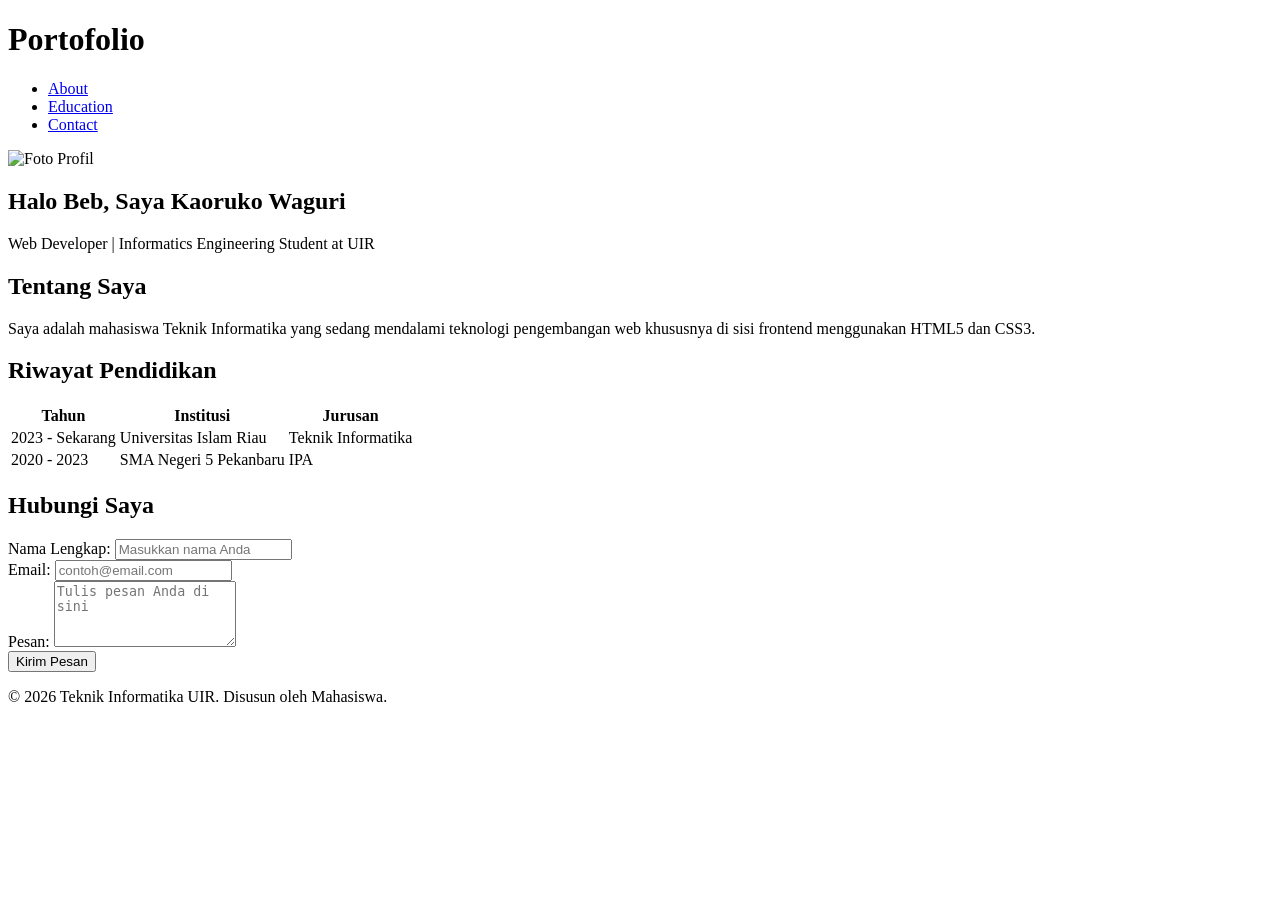
==== index.html @ ebcf34d3 "Add files via upload" ====
<!-- <!DOCTYPE html>
<html lang="en">
<head>
    <meta charset="UTF-8">
    <meta name="viewport" content="width=device-width, initial-scale=1.0">
    <title>Web Developer</title>
</head>
<body>
   <header>
    <h1>Hantam</h1>

    <nav>
        <ul>
            <li><a href="#about">About</a></li>
            <li><a href="#projects">Projects</a></li>
            <li><a href="#contact">Contact</a></li>
        </ul>
    </nav>
</header>

<main>
    <section id="hero">
        <h2>Selamat Datang di Portofolio Saya</h2>
        <p>Web Developer | Mobile Enthusiast</p>
        <img src="[data-uri]" alt="Foto Profil Saya" />
    </section>

    <article id="about">
        <h2>Tentang Saya</h2>
        <p>Saya adalah mahasiswa teknik informatika yang....</p>
    </article>
    <section id="education">
    <h2>Riwayat Pendidikan</h2>
    <table border="1">
        <thead>
            <tr>
                <th>Tahun</th>
                <th>Institusi</th>
                <th>Jurusan</th>
            </tr>
        </thead>
        <tbody>
            <tr>
                <td>2020 - Sekarang</td>
                <td>Universitas Teknologi</td>
                <td>Teknik Informatika</td>
            </tr>
                <td>2017 - 2020</td>
    <td>SMA Negeri 2</td>
    <td>IPA</td>
</tr>
</tbody>
</table>
<section id="contact">
    <h2>Hubungi Saya</h2>
    <form action="" method="POST">
        <div>
            <label for="name">Nama Lengkap:</label>
            <input type="text" id="name" name="name" required>
        </div>

        <div>
            <label for="email">Email:</label>
            <input type="email" id="email" name="email" placeholder="contoh@email.com" required>
        </div>

        <div>
            <label for="message">Pesan:</label>
            <textarea id="message" name="message" rows="4" required></textarea>
        </div>

        <button type="submit">Kirim Pesan</button>
    </form>
</section>
</section>
        </tbody>
    </table>
</section>

</main>

<footer>
    <p>&copy; 2024 Nama Mahasiswa. All rights reserved.</p>
</footer> 
</body>
</html> -->

<!DOCTYPE html>
<html lang="en">
<head>
    <meta charset="UTF-8">
    <meta name="viewport" content="width=device-width, initial-scale=1.0">
    <title>Portofolio Mahasiswa TI UIR</title>
    <link rel="stylesheet" href="style.css">
</head>
<body>

    <header>
        <h1>Portofolio</h1>
        <nav>
            <ul>
                <li><a href="#about">About</a></li>
                <li><a href="#education">Education</a></li>
                <li><a href="#contact">Contact</a></li>
            </ul>
        </nav>
    </header>

    <main>
        <section id="hero">
            <img src="image/waifu.jpg" alt="Foto Profil" class="profile-img">
            <div class="hero-text">
                <h2>Halo Beb, Saya Kaoruko Waguri </h2>
                <p>Web Developer | Informatics Engineering Student at UIR</p>
            </div>
        </section>

        <article id="about">
            <h2>Tentang Saya</h2>
            <p>Saya adalah mahasiswa Teknik Informatika yang sedang mendalami teknologi pengembangan web khususnya di sisi frontend menggunakan HTML5 dan CSS3.</p>
        </article>

        <section id="education">
            <h2>Riwayat Pendidikan</h2>
            <table>
                <thead>
                    <tr>
                        <th>Tahun</th>
                        <th>Institusi</th>
                        <th>Jurusan</th>
                    </tr>
                </thead>
                <tbody>
                    <tr>
                        <td>2023 - Sekarang</td>
                        <td>Universitas Islam Riau</td>
                        <td>Teknik Informatika</td>
                    </tr>
                    <tr>
                        <td>2020 - 2023</td>
                        <td>SMA Negeri 5 Pekanbaru</td>
                        <td>IPA</td>
                    </tr>
                </tbody>
            </table>
        </section>

        <section id="contact">
            <h2>Hubungi Saya</h2>
            <form action="">
                <div class="form-group">
                    <label for="name">Nama Lengkap:</label>
                    <input type="text" id="name" placeholder="Masukkan nama Anda" required>
                </div>
                <div class="form-group">
                    <label for="email">Email:</label>
                    <input type="email" id="email" placeholder="contoh@email.com" required>
                </div>
                <div class="form-group">
                    <label for="message">Pesan:</label>
                    <textarea id="message" rows="4" placeholder="Tulis pesan Anda di sini" required></textarea>
                </div>
                <button type="submit">Kirim Pesan</button>
            </form>
        </section>
    </main>

    <footer>
        <p>&copy; 2026 Teknik Informatika UIR. Disusun oleh Mahasiswa.</p>
    </footer>

</body>
</html>
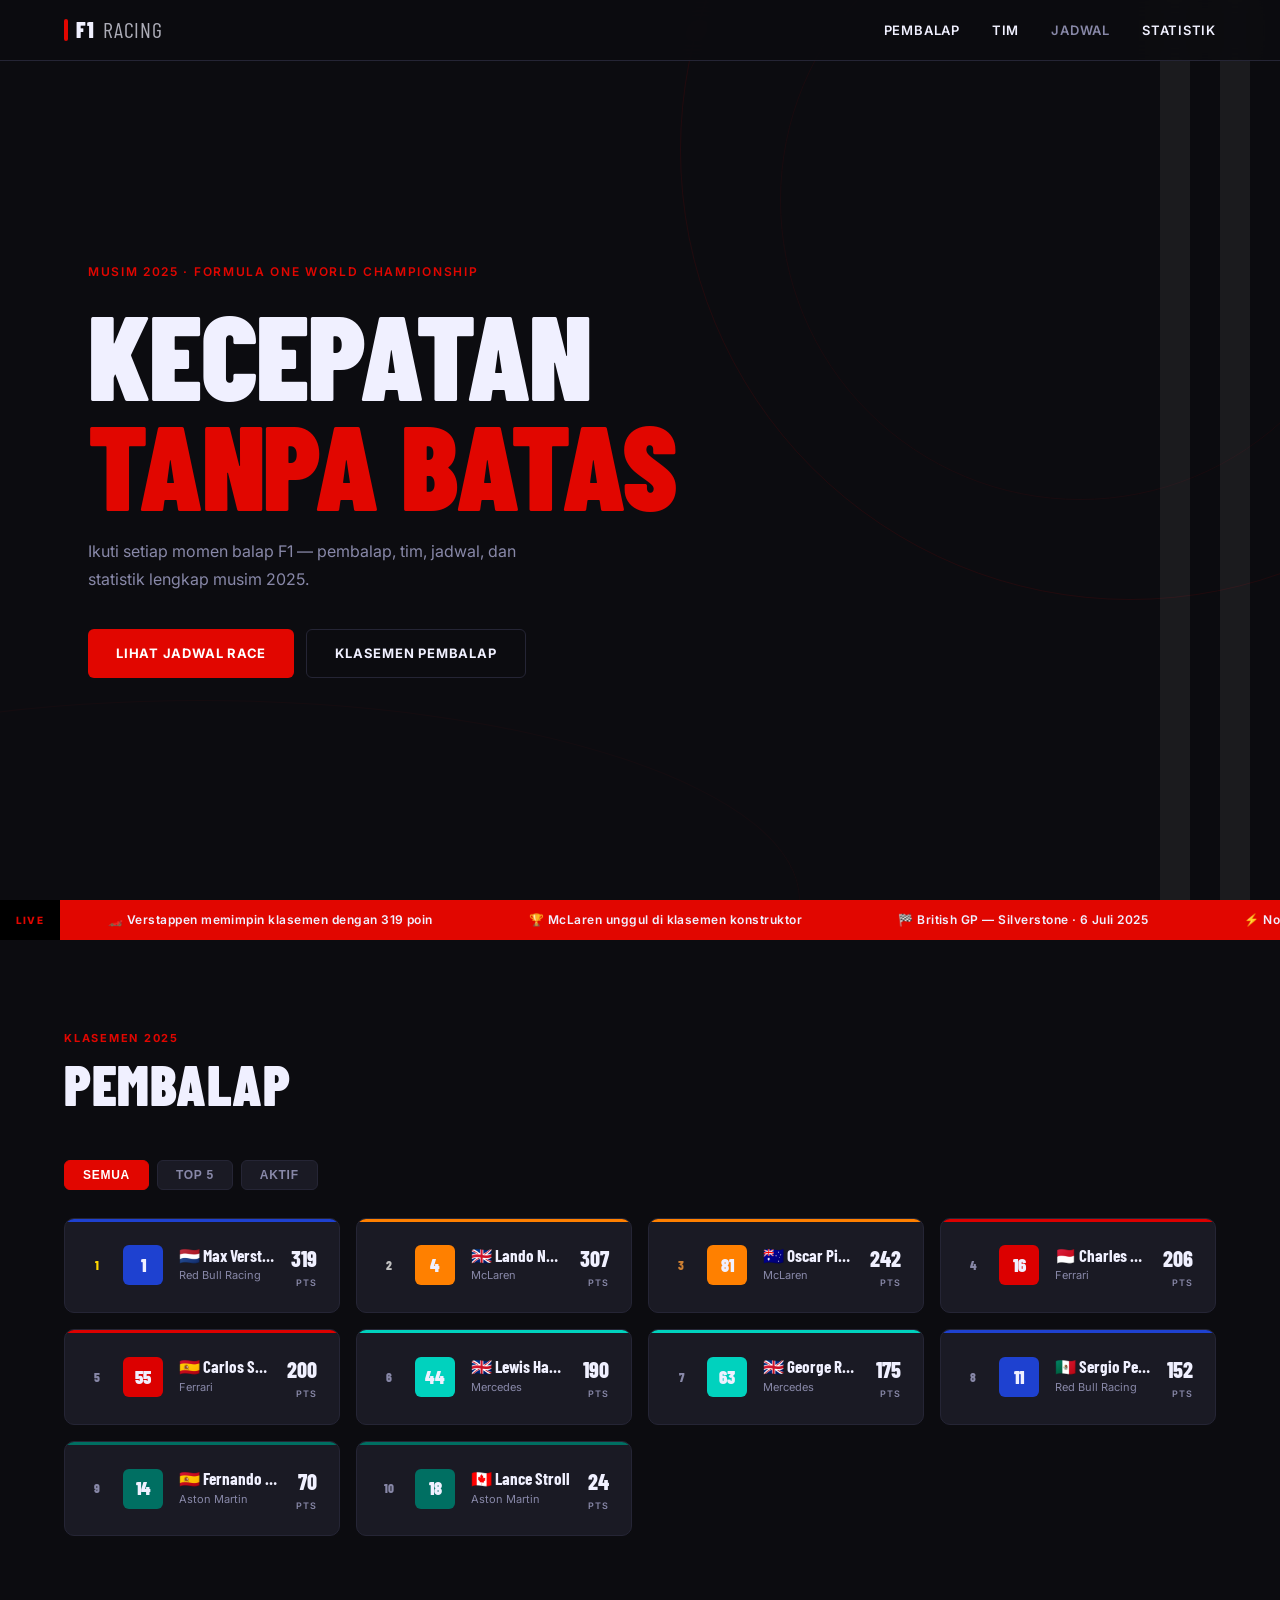
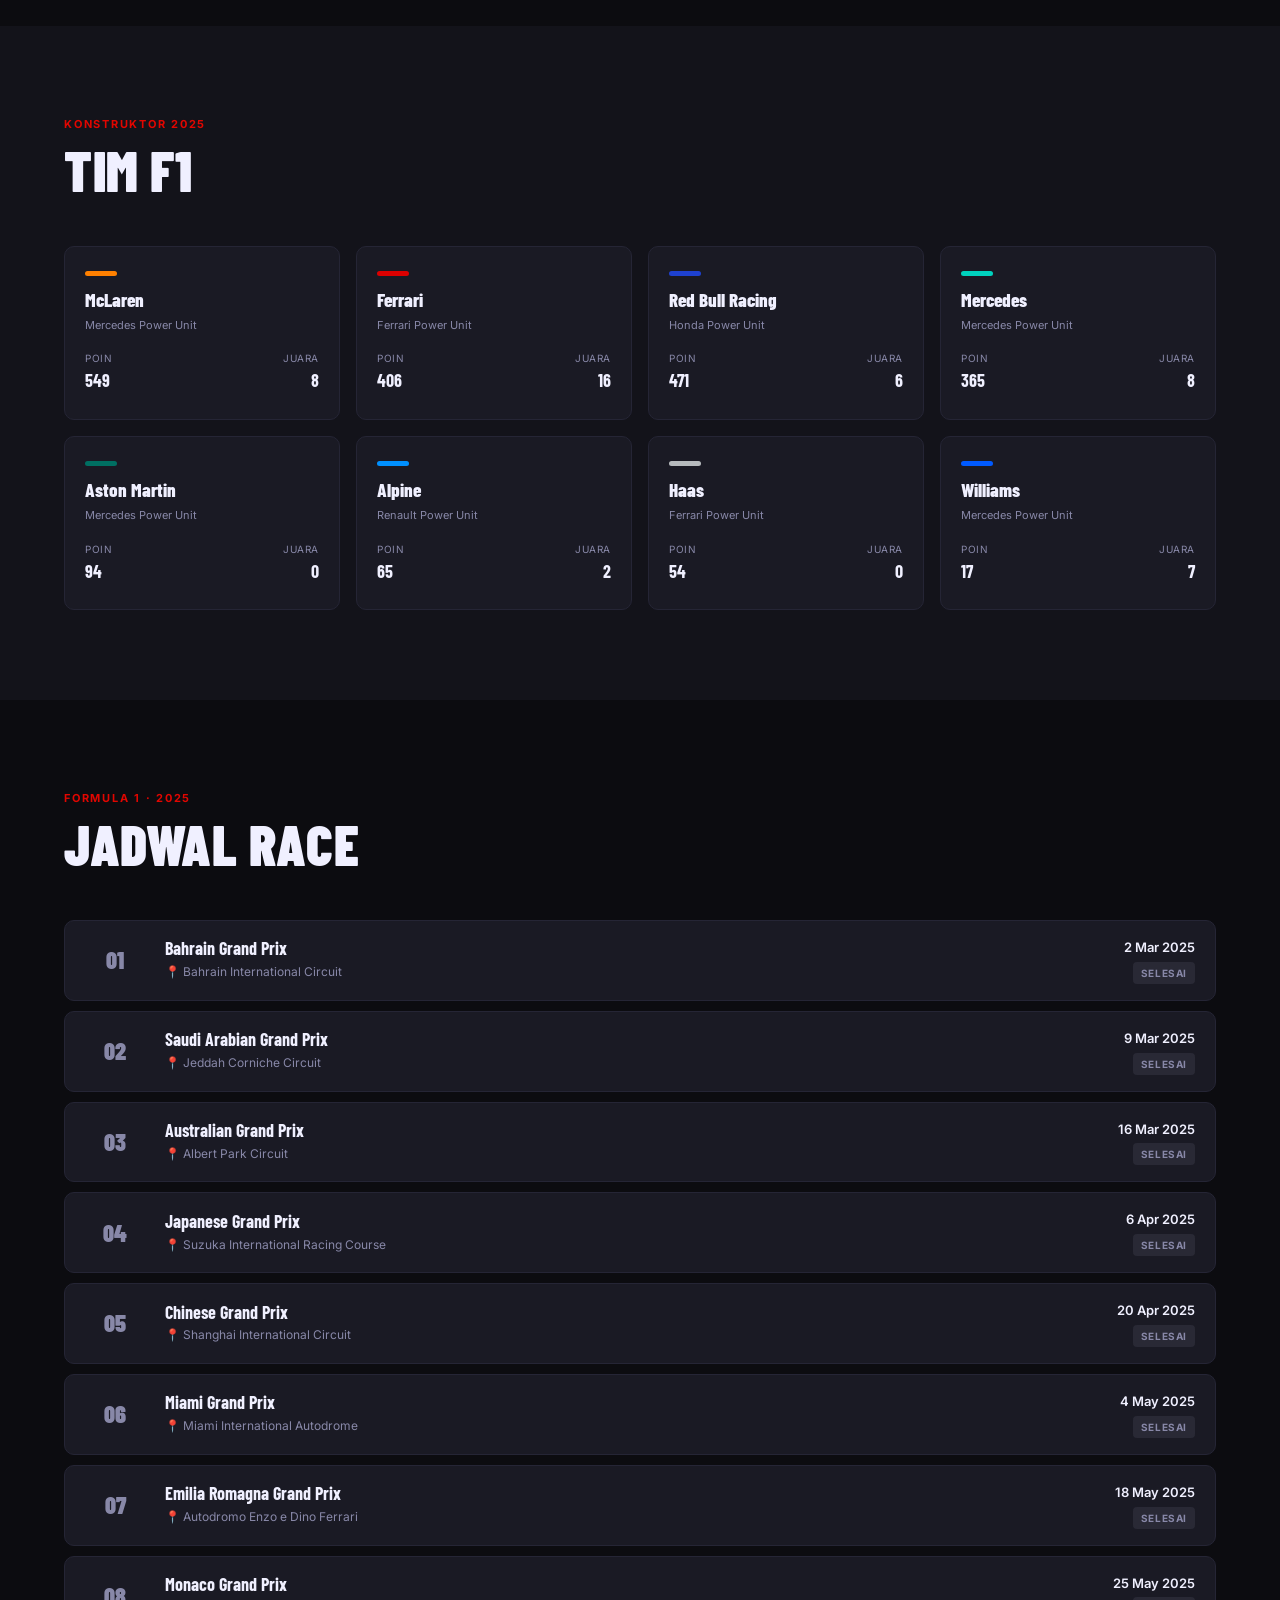
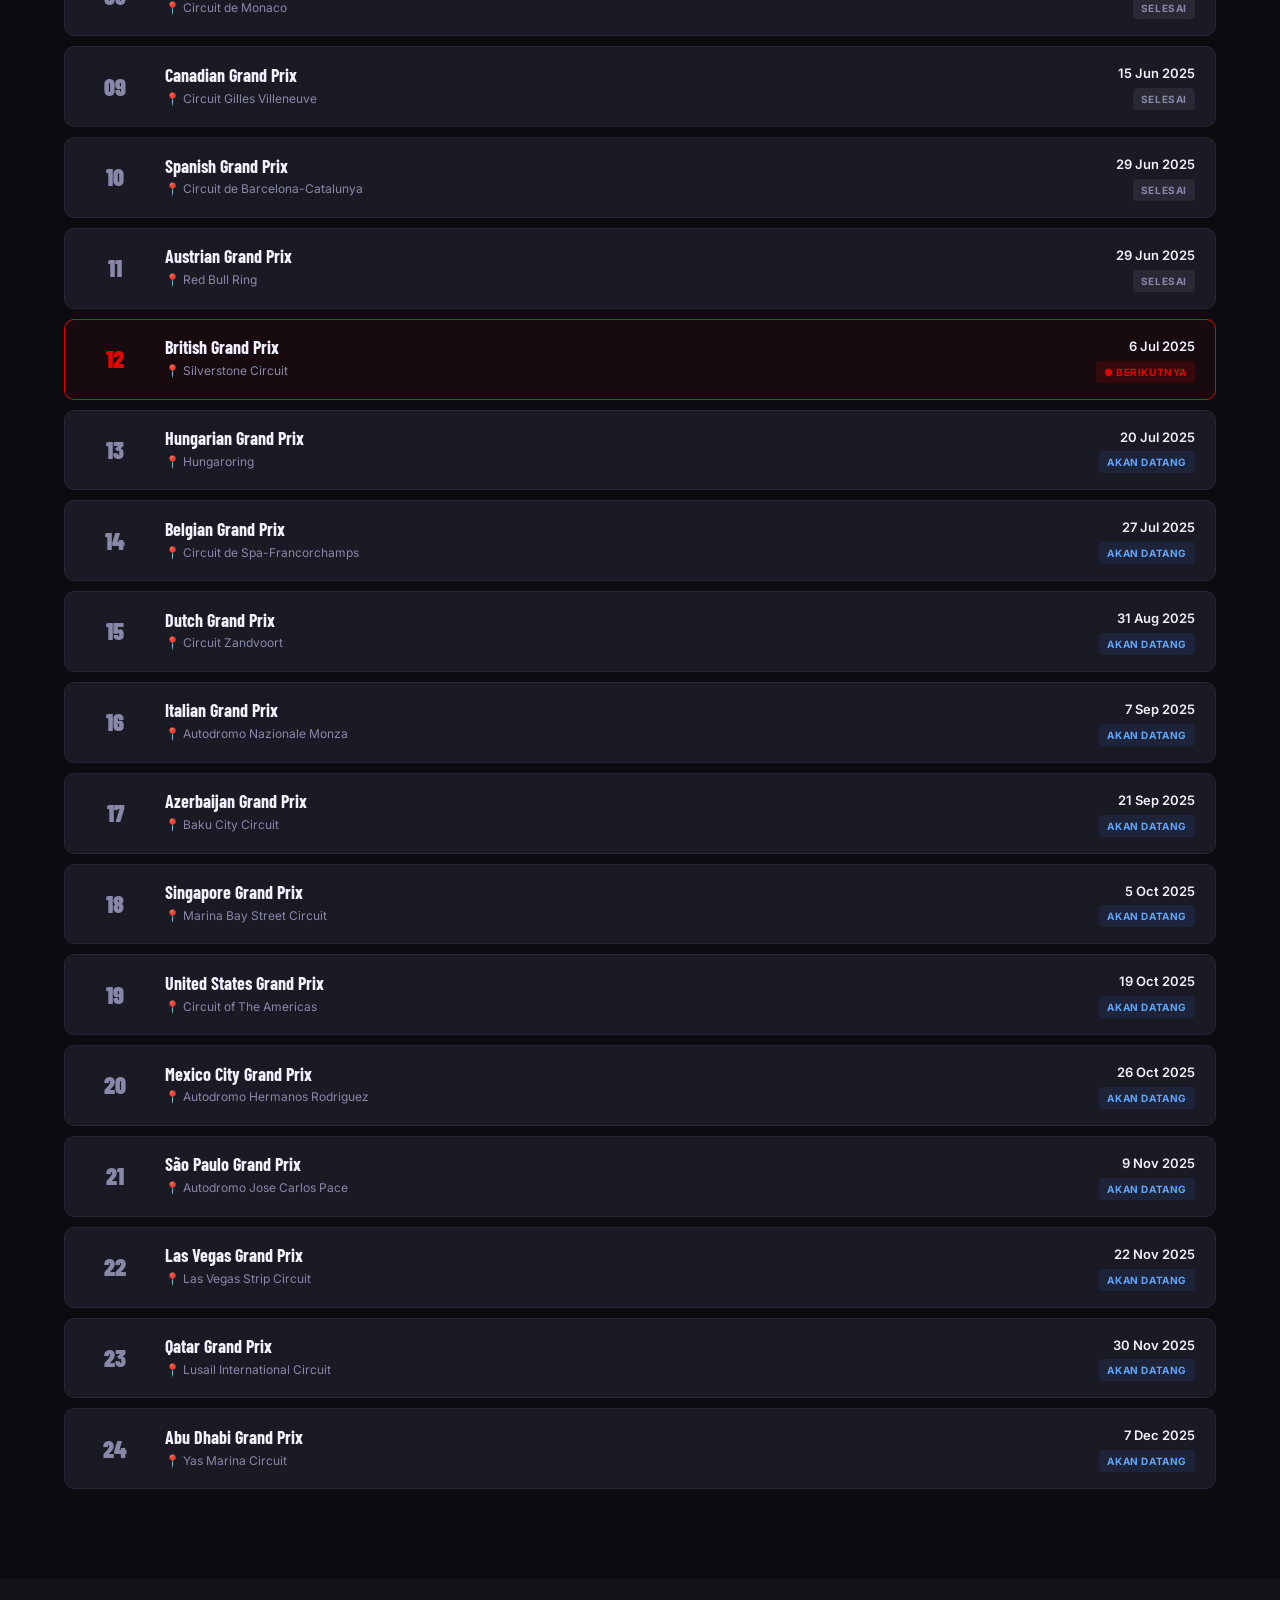
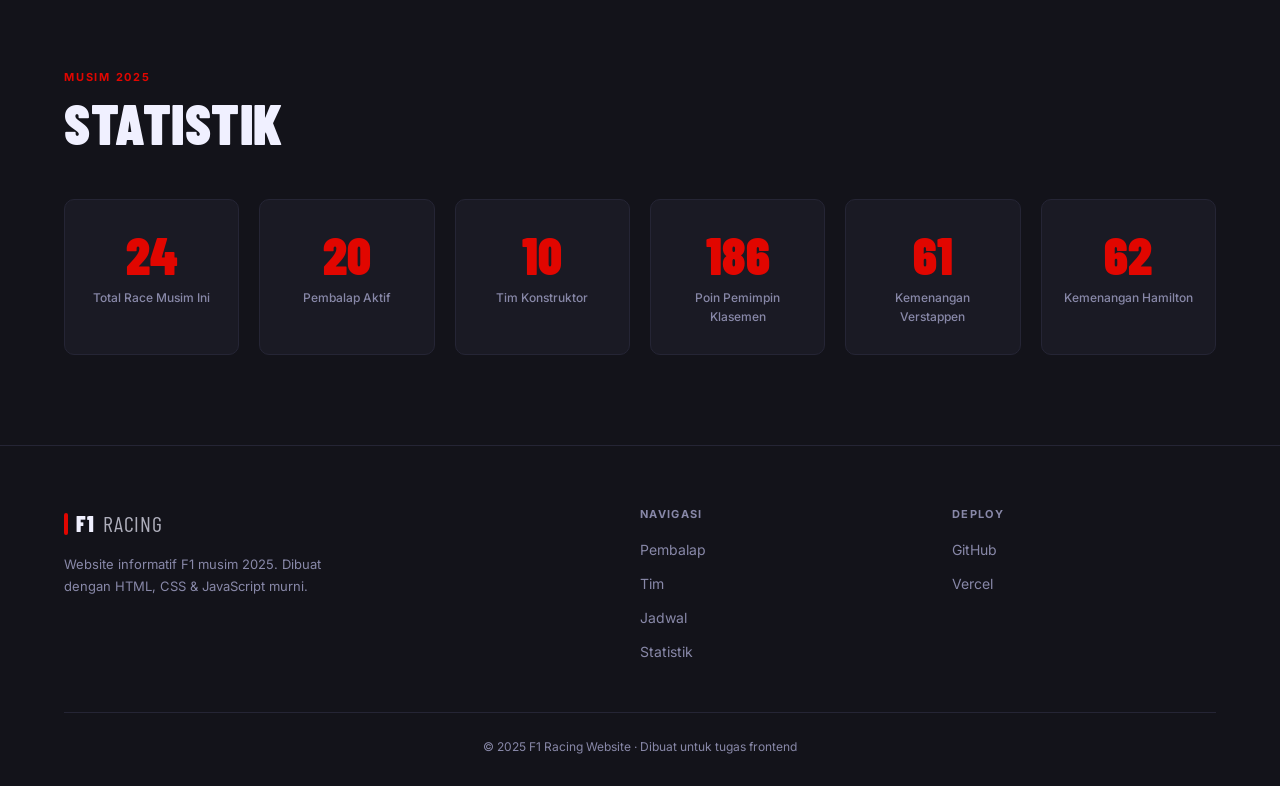
==== commit 8782b346: "Add files via upload" ====
--- a/index.html
+++ b/index.html
@@ -1,173 +1,190 @@
-<!-- <!DOCTYPE html>
-<html lang="en">
+<!DOCTYPE html>
+<html lang="id">
 <head>
-    <meta charset="UTF-8">
-    <meta name="viewport" content="width=device-width, initial-scale=1.0">
-    <title>Web Developer</title>
-</head>
-<body>
-   <header>
-    <h1>Hantam</h1>
-
-    <nav>
-        <ul>
-            <li><a href="#about">About</a></li>
-            <li><a href="#projects">Projects</a></li>
-            <li><a href="#contact">Contact</a></li>
-        </ul>
-    </nav>
-</header>
-
-<main>
-    <section id="hero">
-        <h2>Selamat Datang di Portofolio Saya</h2>
-        <p>Web Developer | Mobile Enthusiast</p>
-        <img src="[data-uri]" alt="Foto Profil Saya" />
-    </section>
-
-    <article id="about">
-        <h2>Tentang Saya</h2>
-        <p>Saya adalah mahasiswa teknik informatika yang....</p>
-    </article>
-    <section id="education">
-    <h2>Riwayat Pendidikan</h2>
-    <table border="1">
-        <thead>
-            <tr>
-                <th>Tahun</th>
-                <th>Institusi</th>
-                <th>Jurusan</th>
-            </tr>
-        </thead>
-        <tbody>
-            <tr>
-                <td>2020 - Sekarang</td>
-                <td>Universitas Teknologi</td>
-                <td>Teknik Informatika</td>
-            </tr>
-                <td>2017 - 2020</td>
-    <td>SMA Negeri 2</td>
-    <td>IPA</td>
-</tr>
-</tbody>
-</table>
-<section id="contact">
-    <h2>Hubungi Saya</h2>
-    <form action="" method="POST">
-        <div>
-            <label for="name">Nama Lengkap:</label>
-            <input type="text" id="name" name="name" required>
-        </div>
-
-        <div>
-            <label for="email">Email:</label>
-            <input type="email" id="email" name="email" placeholder="contoh@email.com" required>
-        </div>
-
-        <div>
-            <label for="message">Pesan:</label>
-            <textarea id="message" name="message" rows="4" required></textarea>
-        </div>
-
-        <button type="submit">Kirim Pesan</button>
-    </form>
-</section>
-</section>
-        </tbody>
-    </table>
-</section>
-
-</main>
-
-<footer>
-    <p>&copy; 2024 Nama Mahasiswa. All rights reserved.</p>
-</footer> 
-</body>
-</html> -->
-
-<!DOCTYPE html>
-<html lang="en">
-<head>
-    <meta charset="UTF-8">
-    <meta name="viewport" content="width=device-width, initial-scale=1.0">
-    <title>Portofolio Mahasiswa TI UIR</title>
-    <link rel="stylesheet" href="style.css">
+  <meta charset="UTF-8" />
+  <meta name="viewport" content="width=device-width, initial-scale=1.0" />
+  <title>F1 Racing 2025</title>
+  <link rel="stylesheet" href="style.css" />
+  <link rel="preconnect" href="https://fonts.googleapis.com" />
+  <link href="https://fonts.googleapis.com/css2?family=Barlow+Condensed:wght@400;700;800;900&family=Inter:wght@400;500;600&display=swap" rel="stylesheet" />
 </head>
 <body>
 
-    <header>
-        <h1>Portofolio</h1>
-        <nav>
-            <ul>
-                <li><a href="#about">About</a></li>
-                <li><a href="#education">Education</a></li>
-                <li><a href="#contact">Contact</a></li>
-            </ul>
-        </nav>
-    </header>
+  <!-- ─── NAV ─── -->
+  <nav class="nav">
+    <div class="nav-inner">
+      <a href="#" class="nav-logo">
+        <span class="logo-bar"></span>F1<span class="logo-thin"> RACING</span>
+      </a>
+      <ul class="nav-links" id="navLinks">
+        <li><a href="#drivers">Pembalap</a></li>
+        <li><a href="#teams">Tim</a></li>
+        <li><a href="#schedule">Jadwal</a></li>
+        <li><a href="#stats">Statistik</a></li>
+      </ul>
+      <button class="hamburger" id="hamburger" aria-label="Menu">
+        <span></span><span></span><span></span>
+      </button>
+    </div>
+  </nav>
 
-    <main>
-        <section id="hero">
-            <img src="image/waifu.jpg" alt="Foto Profil" class="profile-img">
-            <div class="hero-text">
-                <h2>Halo Beb, Saya Kaoruko Waguri </h2>
-                <p>Web Developer | Informatics Engineering Student at UIR</p>
-            </div>
-        </section>
+  <!-- ─── HERO ─── -->
+  <header class="hero">
+    <div class="hero-bg">
+      <div class="track-line t1"></div>
+      <div class="track-line t2"></div>
+      <div class="track-line t3"></div>
+    </div>
+    <div class="hero-content">
+      <p class="hero-eyebrow">Musim 2025 · Formula One World Championship</p>
+      <h1 class="hero-title">
+        KECEPATAN<br />
+        <span class="hero-accent">TANPA BATAS</span>
+      </h1>
+      <p class="hero-sub">Ikuti setiap momen balap F1 — pembalap, tim, jadwal, dan statistik lengkap musim 2025.</p>
+      <div class="hero-cta">
+        <a href="#schedule" class="btn btn-red">Lihat Jadwal Race</a>
+        <a href="#drivers" class="btn btn-ghost">Klasemen Pembalap</a>
+      </div>
+    </div>
+    <div class="hero-flag">
+      <div class="flag-stripe w"></div>
+      <div class="flag-stripe b"></div>
+      <div class="flag-stripe w"></div>
+      <div class="flag-stripe b"></div>
+      <div class="flag-stripe w"></div>
+      <div class="flag-stripe b"></div>
+      <div class="flag-stripe w"></div>
+      <div class="flag-stripe b"></div>
+    </div>
+  </header>
 
-        <article id="about">
-            <h2>Tentang Saya</h2>
-            <p>Saya adalah mahasiswa Teknik Informatika yang sedang mendalami teknologi pengembangan web khususnya di sisi frontend menggunakan HTML5 dan CSS3.</p>
-        </article>
+  <!-- ─── LIVE TICKER ─── -->
+  <div class="ticker">
+    <div class="ticker-label">LIVE</div>
+    <div class="ticker-track">
+      <div class="ticker-inner" id="tickerInner">
+        <span>🏎️ Verstappen memimpin klasemen dengan 319 poin</span>
+        <span>🏆 McLaren unggul di klasemen konstruktor</span>
+        <span>🏁 British GP — Silverstone · 6 Juli 2025</span>
+        <span>⚡ Norris fastest lap di Monaco GP</span>
+        <span>📍 Round berikutnya: Belgian GP · Spa-Francorchamps</span>
+        <span>🔴 Ferrari membawa upgrade besar untuk British GP</span>
+        <span>🏎️ Verstappen memimpin klasemen dengan 319 poin</span>
+        <span>🏆 McLaren unggul di klasemen konstruktor</span>
+        <span>🏁 British GP — Silverstone · 6 Juli 2025</span>
+        <span>⚡ Norris fastest lap di Monaco GP</span>
+      </div>
+    </div>
+  </div>
 
-        <section id="education">
-            <h2>Riwayat Pendidikan</h2>
-            <table>
-                <thead>
-                    <tr>
-                        <th>Tahun</th>
-                        <th>Institusi</th>
-                        <th>Jurusan</th>
-                    </tr>
-                </thead>
-                <tbody>
-                    <tr>
-                        <td>2023 - Sekarang</td>
-                        <td>Universitas Islam Riau</td>
-                        <td>Teknik Informatika</td>
-                    </tr>
-                    <tr>
-                        <td>2020 - 2023</td>
-                        <td>SMA Negeri 5 Pekanbaru</td>
-                        <td>IPA</td>
-                    </tr>
-                </tbody>
-            </table>
-        </section>
+  <!-- ─── DRIVERS ─── -->
+  <section class="section" id="drivers">
+    <div class="container">
+      <div class="section-header">
+        <span class="section-eyebrow">Klasemen 2025</span>
+        <h2 class="section-title">PEMBALAP</h2>
+      </div>
 
-        <section id="contact">
-            <h2>Hubungi Saya</h2>
-            <form action="">
-                <div class="form-group">
-                    <label for="name">Nama Lengkap:</label>
-                    <input type="text" id="name" placeholder="Masukkan nama Anda" required>
-                </div>
-                <div class="form-group">
-                    <label for="email">Email:</label>
-                    <input type="email" id="email" placeholder="contoh@email.com" required>
-                </div>
-                <div class="form-group">
-                    <label for="message">Pesan:</label>
-                    <textarea id="message" rows="4" placeholder="Tulis pesan Anda di sini" required></textarea>
-                </div>
-                <button type="submit">Kirim Pesan</button>
-            </form>
-        </section>
-    </main>
+      <div class="filter-bar">
+        <button class="filter-btn active" data-filter="all">Semua</button>
+        <button class="filter-btn" data-filter="top5">Top 5</button>
+        <button class="filter-btn" data-filter="active">Aktif</button>
+      </div>
 
-    <footer>
-        <p>&copy; 2026 Teknik Informatika UIR. Disusun oleh Mahasiswa.</p>
-    </footer>
+      <div class="drivers-grid" id="driversGrid"></div>
+    </div>
+  </section>
 
+  <!-- ─── TEAMS ─── -->
+  <section class="section section-dark" id="teams">
+    <div class="container">
+      <div class="section-header">
+        <span class="section-eyebrow">Konstruktor 2025</span>
+        <h2 class="section-title">TIM F1</h2>
+      </div>
+      <div class="teams-grid" id="teamsGrid"></div>
+    </div>
+  </section>
+
+  <!-- ─── SCHEDULE ─── -->
+  <section class="section" id="schedule">
+    <div class="container">
+      <div class="section-header">
+        <span class="section-eyebrow">Formula 1 · 2025</span>
+        <h2 class="section-title">JADWAL RACE</h2>
+      </div>
+      <div class="schedule-list" id="scheduleList"></div>
+    </div>
+  </section>
+
+  <!-- ─── STATS ─── -->
+  <section class="section section-dark" id="stats">
+    <div class="container">
+      <div class="section-header">
+        <span class="section-eyebrow">Musim 2025</span>
+        <h2 class="section-title">STATISTIK</h2>
+      </div>
+      <div class="stats-grid">
+        <div class="stat-block">
+          <div class="stat-num" data-target="24">0</div>
+          <div class="stat-desc">Total Race Musim Ini</div>
+        </div>
+        <div class="stat-block">
+          <div class="stat-num" data-target="20">0</div>
+          <div class="stat-desc">Pembalap Aktif</div>
+        </div>
+        <div class="stat-block">
+          <div class="stat-num" data-target="10">0</div>
+          <div class="stat-desc">Tim Konstruktor</div>
+        </div>
+        <div class="stat-block">
+          <div class="stat-num" data-target="319">0</div>
+          <div class="stat-desc">Poin Pemimpin Klasemen</div>
+        </div>
+        <div class="stat-block">
+          <div class="stat-num" data-target="61">0</div>
+          <div class="stat-desc">Kemenangan Verstappen</div>
+        </div>
+        <div class="stat-block">
+          <div class="stat-num" data-target="103">0</div>
+          <div class="stat-desc">Kemenangan Hamilton</div>
+        </div>
+      </div>
+    </div>
+  </section>
+
+  <!-- ─── FOOTER ─── -->
+  <footer class="footer">
+    <div class="container">
+      <div class="footer-top">
+        <div class="footer-brand">
+          <span class="nav-logo"><span class="logo-bar"></span>F1<span class="logo-thin"> RACING</span></span>
+          <p>Website informatif F1 musim 2025. Dibuat dengan HTML, CSS &amp; JavaScript murni.</p>
+        </div>
+        <div class="footer-links">
+          <h4>Navigasi</h4>
+          <ul>
+            <li><a href="#drivers">Pembalap</a></li>
+            <li><a href="#teams">Tim</a></li>
+            <li><a href="#schedule">Jadwal</a></li>
+            <li><a href="#stats">Statistik</a></li>
+          </ul>
+        </div>
+        <div class="footer-links">
+          <h4>Deploy</h4>
+          <ul>
+            <li><a href="https://github.com" target="_blank">GitHub</a></li>
+            <li><a href="https://vercel.com" target="_blank">Vercel</a></li>
+          </ul>
+        </div>
+      </div>
+      <div class="footer-bottom">
+        <p>&copy; 2025 F1 Racing Website · Dibuat untuk tugas frontend</p>
+      </div>
+    </div>
+  </footer>
+
+  <script src="app.js"></script>
 </body>
-</html>+</html>
--- a/style.css
+++ b/style.css
@@ -0,0 +1,556 @@
+/* ─── RESET & BASE ─── */
+*, *::before, *::after { box-sizing: border-box; margin: 0; padding: 0; }
+
+:root {
+  --red:    #E10600;
+  --red-dk: #A00000;
+  --bg:     #0C0C10;
+  --bg2:    #13131A;
+  --card:   #1A1A24;
+  --border: #252535;
+  --txt:    #F0F0FF;
+  --txt2:   #8888A8;
+  --gold:   #FFD700;
+  --green:  #00D770;
+
+  --f-display: 'Barlow Condensed', sans-serif;
+  --f-body:    'Inter', sans-serif;
+  --r: 10px;
+}
+
+html { scroll-behavior: smooth; }
+
+body {
+  font-family: var(--f-body);
+  background: var(--bg);
+  color: var(--txt);
+  font-size: 15px;
+  line-height: 1.6;
+  overflow-x: hidden;
+}
+
+a { color: inherit; text-decoration: none; }
+ul { list-style: none; }
+img { display: block; max-width: 100%; }
+
+/* ─── NAV ─── */
+.nav {
+  position: fixed; top: 0; left: 0; right: 0; z-index: 900;
+  background: rgba(12,12,16,.92);
+  backdrop-filter: blur(12px);
+  border-bottom: 1px solid var(--border);
+}
+
+.nav-inner {
+  max-width: 1200px; margin: auto;
+  display: flex; align-items: center; justify-content: space-between;
+  padding: 0 24px; height: 60px;
+}
+
+.nav-logo {
+  font-family: var(--f-display);
+  font-size: 22px; font-weight: 900;
+  letter-spacing: .04em;
+  display: flex; align-items: center; gap: 8px;
+}
+
+.logo-bar {
+  display: inline-block;
+  width: 4px; height: 22px;
+  background: var(--red);
+  border-radius: 2px;
+}
+
+.logo-thin { font-weight: 400; opacity: .7; }
+
+.nav-links {
+  display: flex; gap: 32px;
+}
+
+.nav-links a {
+  font-size: 13px; font-weight: 600;
+  letter-spacing: .06em; text-transform: uppercase;
+  color: var(--txt2);
+  transition: color .15s;
+}
+.nav-links a:hover { color: var(--txt); }
+
+.hamburger {
+  display: none; flex-direction: column; gap: 5px;
+  background: none; border: none; cursor: pointer; padding: 4px;
+}
+.hamburger span {
+  display: block; width: 22px; height: 2px;
+  background: var(--txt); border-radius: 2px;
+  transition: all .2s;
+}
+
+/* ─── HERO ─── */
+.hero {
+  position: relative;
+  min-height: 100vh;
+  display: flex; align-items: center;
+  padding: 100px 24px 60px;
+  overflow: hidden;
+}
+
+.hero-bg {
+  position: absolute; inset: 0;
+  pointer-events: none;
+}
+
+.track-line {
+  position: absolute;
+  border-radius: 50%;
+  border: 1px solid rgba(225,6,0,.1);
+}
+
+.t1 { width: 900px; height: 900px; top: -300px; right: -300px; }
+.t2 { width: 600px; height: 600px; top: -100px; right: -100px; border-color: rgba(225,6,0,.06); }
+.t3 { width: 1200px; height: 400px; bottom: -200px; left: -400px; border-color: rgba(225,6,0,.04); }
+
+.hero-content {
+  position: relative; z-index: 2;
+  max-width: 700px;
+  margin: 0 auto 0 calc((100vw - 1200px)/2);
+  padding-left: 24px;
+}
+
+.hero-eyebrow {
+  font-size: 12px; font-weight: 600;
+  letter-spacing: .14em; text-transform: uppercase;
+  color: var(--red); margin-bottom: 16px;
+}
+
+.hero-title {
+  font-family: var(--f-display);
+  font-size: clamp(64px, 10vw, 120px);
+  font-weight: 900; line-height: .92;
+  letter-spacing: -.01em;
+}
+
+.hero-accent {
+  color: var(--red);
+  -webkit-text-stroke: 0px;
+}
+
+.hero-sub {
+  margin-top: 20px;
+  max-width: 480px;
+  color: var(--txt2);
+  font-size: 16px;
+  line-height: 1.7;
+}
+
+.hero-cta {
+  display: flex; gap: 12px; flex-wrap: wrap;
+  margin-top: 36px;
+}
+
+.btn {
+  display: inline-flex; align-items: center;
+  padding: 13px 28px;
+  border-radius: 6px;
+  font-size: 13px; font-weight: 700;
+  letter-spacing: .06em; text-transform: uppercase;
+  cursor: pointer; border: none;
+  transition: all .18s;
+}
+
+.btn-red   { background: var(--red); color: #fff; }
+.btn-red:hover { background: var(--red-dk); transform: translateY(-1px); }
+
+.btn-ghost {
+  background: transparent;
+  color: var(--txt);
+  border: 1px solid var(--border);
+}
+.btn-ghost:hover { border-color: var(--txt2); background: rgba(255,255,255,.04); }
+
+/* Hero checkered flag */
+.hero-flag {
+  position: absolute; right: 0; top: 0; bottom: 0;
+  width: 120px;
+  display: grid;
+  grid-template-columns: repeat(4, 1fr);
+  opacity: .06;
+  pointer-events: none;
+}
+
+.flag-stripe { width: 100%; }
+.flag-stripe.w { background: #fff; }
+.flag-stripe.b { background: #000; }
+
+/* ─── TICKER ─── */
+.ticker {
+  background: var(--red);
+  display: flex; align-items: center;
+  height: 40px; overflow: hidden;
+}
+
+.ticker-label {
+  flex-shrink: 0;
+  background: #000;
+  color: var(--red);
+  font-size: 10px; font-weight: 800;
+  letter-spacing: .12em;
+  padding: 0 16px;
+  height: 100%;
+  display: flex; align-items: center;
+}
+
+.ticker-track {
+  flex: 1; overflow: hidden;
+}
+
+.ticker-inner {
+  display: flex; gap: 0;
+  white-space: nowrap;
+  animation: ticker 28s linear infinite;
+  font-size: 12px; font-weight: 600;
+  letter-spacing: .04em;
+}
+
+.ticker-inner span { padding: 0 48px; }
+
+@keyframes ticker {
+  from { transform: translateX(0); }
+  to   { transform: translateX(-50%); }
+}
+
+/* ─── SECTION ─── */
+.section { padding: 90px 0; }
+.section-dark { background: var(--bg2); }
+
+.container { max-width: 1200px; margin: auto; padding: 0 24px; }
+
+.section-header { margin-bottom: 48px; }
+
+.section-eyebrow {
+  display: block;
+  font-size: 11px; font-weight: 700;
+  letter-spacing: .16em; text-transform: uppercase;
+  color: var(--red); margin-bottom: 8px;
+}
+
+.section-title {
+  font-family: var(--f-display);
+  font-size: clamp(36px, 5vw, 56px);
+  font-weight: 900;
+  letter-spacing: .01em;
+  line-height: 1;
+}
+
+/* ─── FILTER BAR ─── */
+.filter-bar {
+  display: flex; gap: 8px; margin-bottom: 28px;
+}
+
+.filter-btn {
+  background: var(--card);
+  border: 1px solid var(--border);
+  color: var(--txt2);
+  font-size: 12px; font-weight: 600;
+  letter-spacing: .06em; text-transform: uppercase;
+  padding: 7px 18px; border-radius: 6px;
+  cursor: pointer; transition: all .15s;
+}
+
+.filter-btn:hover,
+.filter-btn.active {
+  background: var(--red);
+  border-color: var(--red);
+  color: #fff;
+}
+
+/* ─── DRIVERS GRID ─── */
+.drivers-grid {
+  display: grid;
+  grid-template-columns: repeat(auto-fill, minmax(260px, 1fr));
+  gap: 16px;
+}
+
+.driver-card {
+  background: var(--card);
+  border: 1px solid var(--border);
+  border-radius: var(--r);
+  padding: 22px;
+  display: flex; align-items: center; gap: 16px;
+  transition: transform .18s, border-color .18s;
+  cursor: default;
+  position: relative;
+  overflow: hidden;
+}
+
+.driver-card::before {
+  content: '';
+  position: absolute; top: 0; left: 0; right: 0;
+  height: 3px;
+  background: var(--team-color, var(--red));
+}
+
+.driver-card:hover {
+  transform: translateY(-3px);
+  border-color: rgba(255,255,255,.12);
+}
+
+.driver-pos {
+  font-family: var(--f-display);
+  font-size: 13px; font-weight: 800;
+  color: var(--txt2); width: 20px; flex-shrink: 0;
+  text-align: center;
+}
+
+.driver-pos.p1 { color: var(--gold); }
+.driver-pos.p2 { color: #C0C0C0; }
+.driver-pos.p3 { color: #CD7F32; }
+
+.driver-num {
+  width: 40px; height: 40px;
+  background: var(--team-color, var(--red));
+  border-radius: 6px;
+  font-family: var(--f-display);
+  font-size: 18px; font-weight: 900;
+  display: flex; align-items: center; justify-content: center;
+  flex-shrink: 0;
+}
+
+.driver-info { flex: 1; min-width: 0; }
+
+.driver-name {
+  font-family: var(--f-display);
+  font-size: 17px; font-weight: 700;
+  line-height: 1.1; white-space: nowrap;
+  overflow: hidden; text-overflow: ellipsis;
+}
+
+.driver-team {
+  font-size: 11px; color: var(--txt2);
+  margin-top: 3px;
+}
+
+.driver-pts {
+  font-family: var(--f-display);
+  font-size: 22px; font-weight: 800;
+  text-align: right; flex-shrink: 0;
+}
+
+.driver-pts small {
+  display: block;
+  font-family: var(--f-body);
+  font-size: 9px; font-weight: 600;
+  letter-spacing: .1em; text-transform: uppercase;
+  color: var(--txt2);
+}
+
+/* ─── TEAMS GRID ─── */
+.teams-grid {
+  display: grid;
+  grid-template-columns: repeat(auto-fill, minmax(220px, 1fr));
+  gap: 16px;
+}
+
+.team-card {
+  background: var(--card);
+  border: 1px solid var(--border);
+  border-radius: var(--r);
+  padding: 24px 20px;
+  transition: transform .18s, border-color .18s;
+}
+
+.team-card:hover {
+  transform: translateY(-3px);
+  border-color: rgba(255,255,255,.1);
+}
+
+.team-color-bar {
+  width: 32px; height: 5px;
+  border-radius: 3px;
+  margin-bottom: 14px;
+}
+
+.team-name {
+  font-family: var(--f-display);
+  font-size: 19px; font-weight: 800;
+  line-height: 1.1; margin-bottom: 6px;
+}
+
+.team-engine {
+  font-size: 11px; color: var(--txt2);
+  margin-bottom: 16px;
+}
+
+.team-meta {
+  display: flex; justify-content: space-between;
+  font-size: 12px;
+}
+
+.team-meta-label { color: var(--txt2); font-size: 10px; letter-spacing: .06em; text-transform: uppercase; }
+.team-meta-val   { font-family: var(--f-display); font-weight: 700; font-size: 18px; }
+
+/* ─── SCHEDULE ─── */
+.schedule-list {
+  display: flex; flex-direction: column; gap: 10px;
+}
+
+.schedule-item {
+  display: grid;
+  grid-template-columns: 60px 1fr auto;
+  align-items: center; gap: 20px;
+  background: var(--card);
+  border: 1px solid var(--border);
+  border-radius: var(--r);
+  padding: 16px 20px;
+  transition: border-color .15s;
+}
+
+.schedule-item.completed { opacity: .55; }
+
+.schedule-item.next {
+  border-color: var(--red);
+  background: rgba(225,6,0,.05);
+}
+
+.schedule-item:hover { border-color: rgba(255,255,255,.12); }
+
+.sched-round {
+  font-family: var(--f-display);
+  font-size: 24px; font-weight: 900;
+  color: var(--txt2); text-align: center;
+}
+
+.schedule-item.next .sched-round { color: var(--red); }
+
+.sched-name {
+  font-family: var(--f-display);
+  font-size: 18px; font-weight: 700;
+  line-height: 1.1;
+}
+
+.sched-circuit {
+  font-size: 12px; color: var(--txt2);
+  margin-top: 3px;
+}
+
+.sched-date {
+  text-align: right;
+  font-size: 13px; font-weight: 600;
+  white-space: nowrap;
+}
+
+.badge {
+  display: inline-block;
+  padding: 3px 8px; border-radius: 4px;
+  font-size: 10px; font-weight: 700;
+  letter-spacing: .06em; text-transform: uppercase;
+  margin-top: 4px;
+}
+
+.badge-done     { background: rgba(144,144,168,.12); color: var(--txt2); }
+.badge-next     { background: rgba(225,6,0,.15); color: var(--red); }
+.badge-upcoming { background: rgba(59,130,246,.1); color: #60A5FA; }
+
+/* ─── STATS ─── */
+.stats-grid {
+  display: grid;
+  grid-template-columns: repeat(auto-fit, minmax(160px, 1fr));
+  gap: 20px;
+}
+
+.stat-block {
+  background: var(--card);
+  border: 1px solid var(--border);
+  border-radius: var(--r);
+  padding: 28px 20px;
+  text-align: center;
+}
+
+.stat-num {
+  font-family: var(--f-display);
+  font-size: 52px; font-weight: 900;
+  line-height: 1; color: var(--red);
+}
+
+.stat-desc {
+  font-size: 12px; color: var(--txt2);
+  margin-top: 8px;
+  font-weight: 500;
+}
+
+/* ─── FOOTER ─── */
+.footer {
+  background: var(--bg2);
+  border-top: 1px solid var(--border);
+  padding: 60px 0 30px;
+}
+
+.footer-top {
+  display: grid;
+  grid-template-columns: 2fr 1fr 1fr;
+  gap: 48px;
+  margin-bottom: 48px;
+}
+
+.footer-brand p {
+  font-size: 13px; color: var(--txt2);
+  margin-top: 12px; max-width: 280px; line-height: 1.7;
+}
+
+.footer-links h4 {
+  font-size: 11px; font-weight: 700;
+  letter-spacing: .12em; text-transform: uppercase;
+  color: var(--txt2); margin-bottom: 14px;
+}
+
+.footer-links ul { display: flex; flex-direction: column; gap: 10px; }
+
+.footer-links a {
+  font-size: 14px; color: var(--txt2);
+  transition: color .15s;
+}
+.footer-links a:hover { color: var(--txt); }
+
+.footer-bottom {
+  border-top: 1px solid var(--border);
+  padding-top: 24px;
+  font-size: 12px; color: var(--txt2);
+  text-align: center;
+}
+
+/* ─── SCROLL REVEAL ─── */
+.reveal {
+  opacity: 0; transform: translateY(24px);
+  transition: opacity .5s ease, transform .5s ease;
+}
+.reveal.visible { opacity: 1; transform: none; }
+
+/* ─── RESPONSIVE ─── */
+@media (max-width: 768px) {
+  .nav-links { display: none; }
+  .nav-links.open {
+    display: flex; flex-direction: column;
+    position: fixed; top: 60px; left: 0; right: 0;
+    background: var(--bg2);
+    border-bottom: 1px solid var(--border);
+    padding: 20px 24px;
+    gap: 20px;
+  }
+  .hamburger { display: flex; }
+
+  .hero-content { padding-left: 0; margin: 0; }
+  .hero-title   { font-size: 58px; }
+
+  .schedule-item { grid-template-columns: 40px 1fr; }
+  .sched-date    { display: none; }
+
+  .footer-top { grid-template-columns: 1fr; gap: 28px; }
+
+  .drivers-grid { grid-template-columns: 1fr; }
+  .teams-grid   { grid-template-columns: repeat(2, 1fr); }
+}
+
+@media (max-width: 480px) {
+  .hero-title { font-size: 44px; }
+  .teams-grid { grid-template-columns: 1fr; }
+  .stats-grid { grid-template-columns: repeat(2,1fr); }
+}
